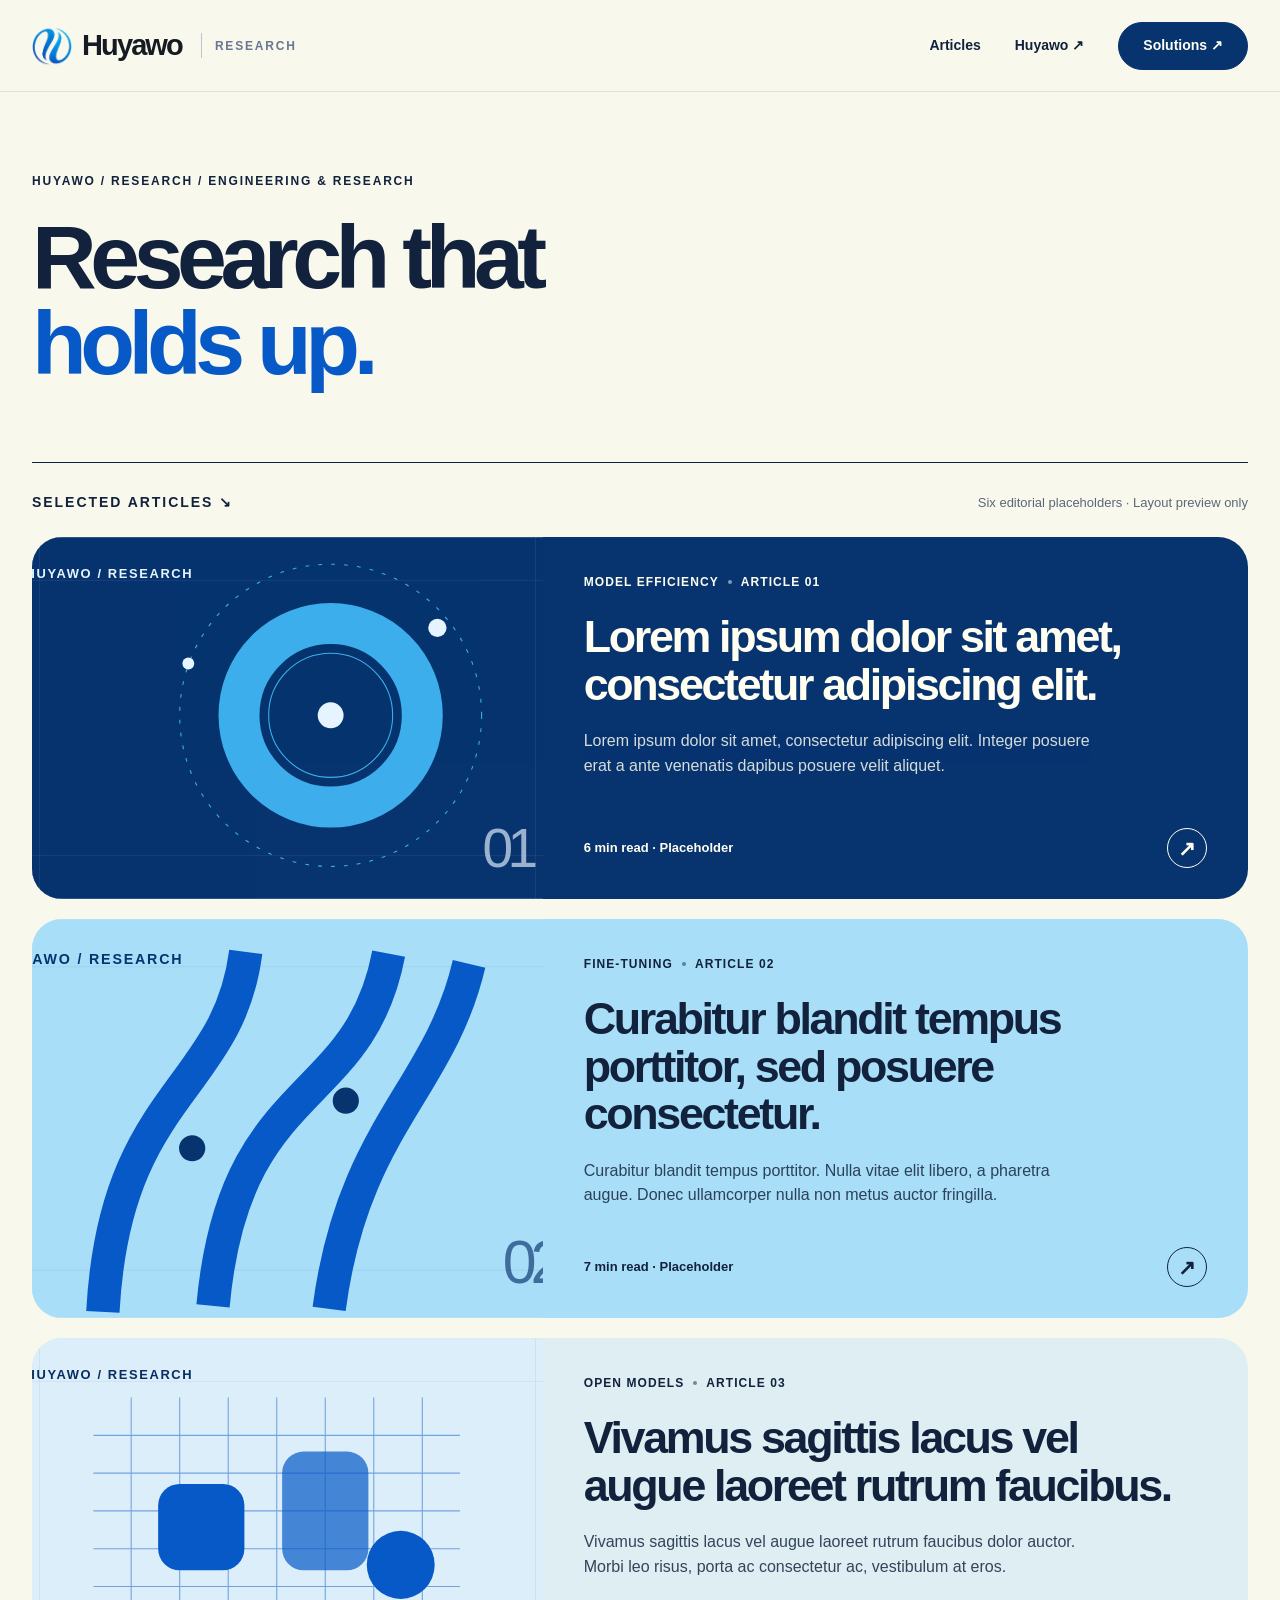
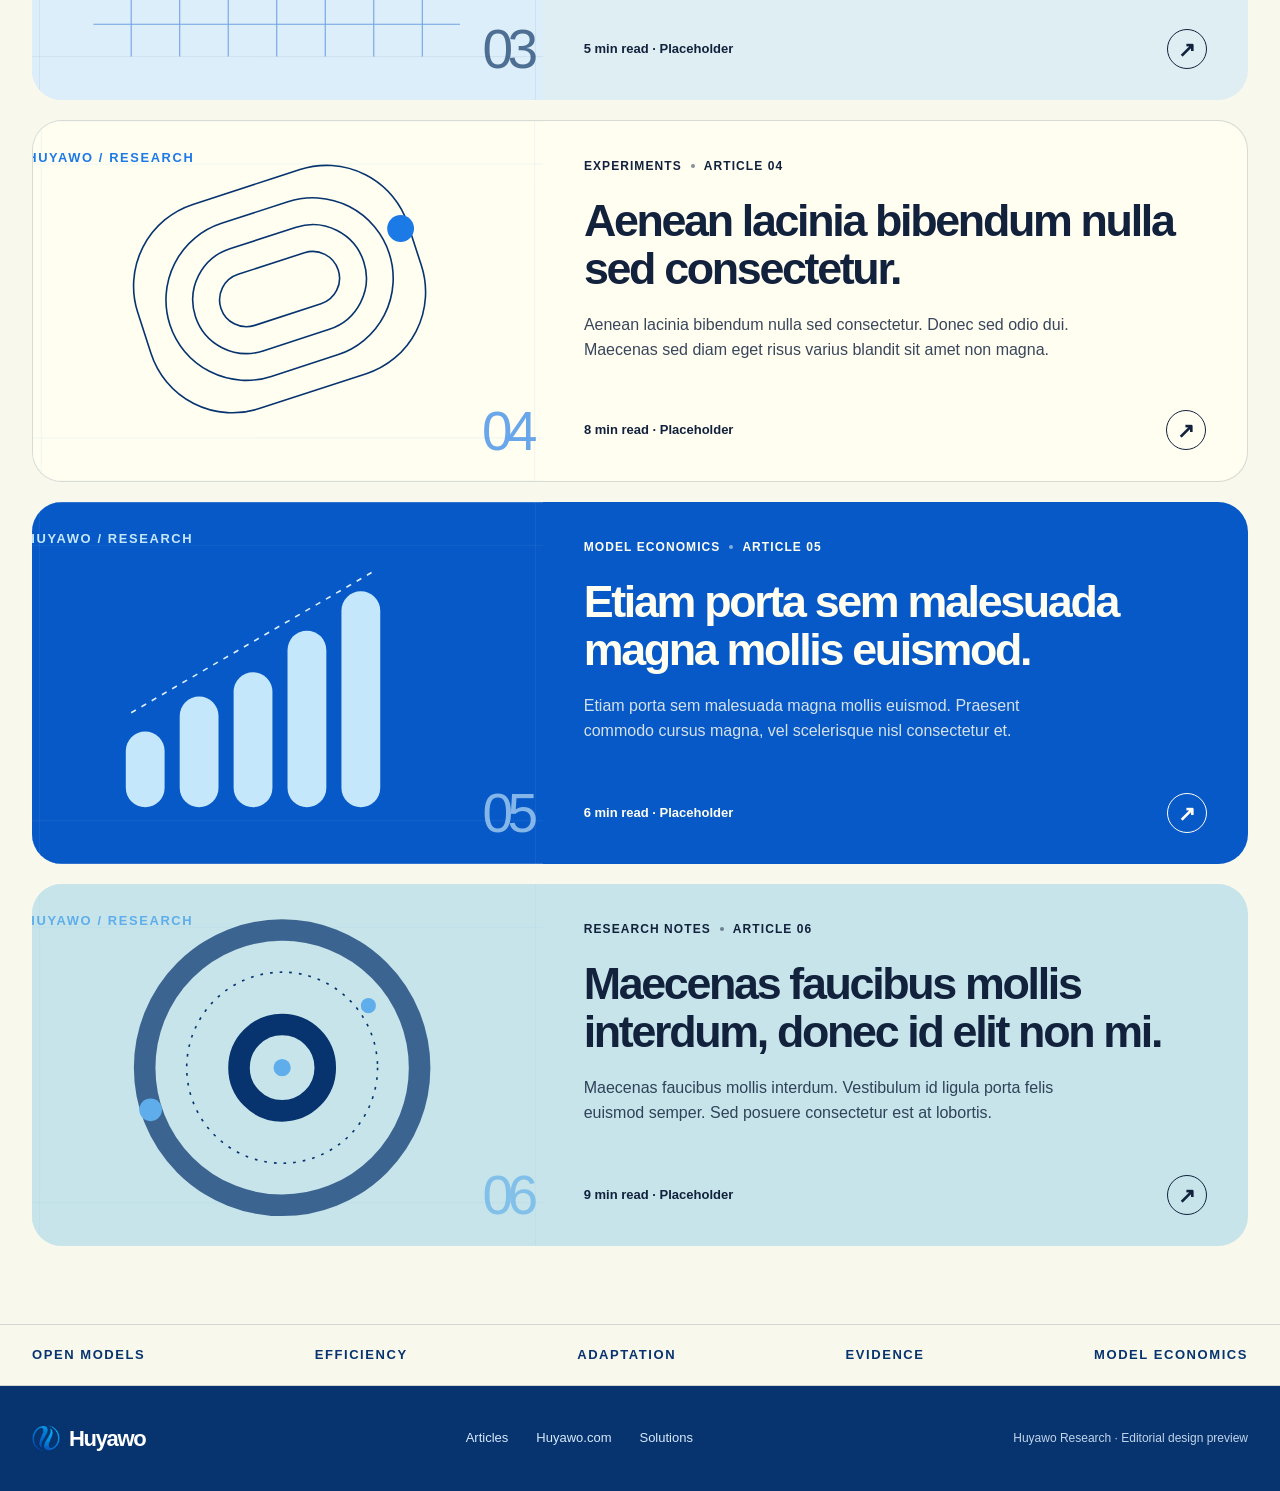
==== index.html @ c161e738 "Publish Huyawo Research static site (design preview)" ====
<!DOCTYPE html>
<html lang="en"><head><meta charset="utf-8"/><meta content="width=device-width,initial-scale=1" name="viewport"/><title>Huyawo Research — Research and engineering notes</title><meta content="Huyawo Research — articles, research notes and experimental evidence about efficient open models and AI engineering. Design preview with placeholder text." name="description"/><meta content="#f8f8ec" name="theme-color"/><meta content="noindex,follow" name="robots"/><link href="assets/huyawo-mark.png" rel="icon" type="image/png"/><link href="assets/site.css" rel="stylesheet"/><script defer="" src="assets/site.js"></script></head><body class="research-home"><header class="site-header"><div class="header-inner"><a aria-label="Huyawo Research home" class="brand" href="index.html"><img alt="" class="brand-mark" height="40" src="assets/huyawo-mark.png" width="40"/><span class="brand-word">Huyawo</span><span aria-hidden="true" class="brand-divider"></span><span class="brand-section">Research</span></a><button aria-controls="site-navigation" aria-expanded="false" class="mobile-menu" type="button">Menu</button><nav aria-label="Main navigation" class="site-nav" id="site-navigation"><a href="index.html#articles">Articles</a><a href="https://huyawo.com/" rel="noopener">Huyawo ↗</a><a class="nav-cta" href="https://solutions.huyawo.com/" rel="noopener">Solutions ↗</a></nav></div></header><main id="top"><section aria-labelledby="hero-title" class="hero shell"><div><p class="eyebrow">Huyawo / Research / Engineering &amp; research</p><h1 id="hero-title">Research that<br/><span class="accent">holds up.</span></h1></div></section><section aria-labelledby="articles-title" class="shell" id="articles"><hr class="editorial-rule"/><div class="list-intro"><h2 id="articles-title">Selected articles <span aria-hidden="true">↘</span></h2><p class="list-note">Six editorial placeholders · Layout preview only</p></div><div class="article-grid"><article class="article-card card-deep"><a aria-hidden="true" class="cover-wrap" href="posts/lorem-ipsum-dolor-sit-amet/index.html" tabindex="-1"><img alt="" height="670" loading="eager" src="assets/cover-01.svg" width="1100"/></a><div class="card-info"><div class="card-topline"><span>Model efficiency</span><span aria-hidden="true" class="dot"></span><span>Article 01</span></div><h3 class="card-title"><a href="posts/lorem-ipsum-dolor-sit-amet/index.html">Lorem ipsum dolor sit amet, consectetur adipiscing elit.</a></h3><p class="card-deck">Lorem ipsum dolor sit amet, consectetur adipiscing elit. Integer posuere erat a ante venenatis dapibus posuere velit aliquet.</p><div class="card-bottom"><span>6 min read · Placeholder</span><a aria-label="Read sample article 01" class="round-arrow" href="posts/lorem-ipsum-dolor-sit-amet/index.html">↗</a></div></div></article>
<article class="article-card card-sky"><a aria-hidden="true" class="cover-wrap" href="posts/curabitur-blandit-tempus/index.html" tabindex="-1"><img alt="" height="670" loading="eager" src="assets/cover-02.svg" width="1100"/></a><div class="card-info"><div class="card-topline"><span>Fine-tuning</span><span aria-hidden="true" class="dot"></span><span>Article 02</span></div><h3 class="card-title"><a href="posts/curabitur-blandit-tempus/index.html">Curabitur blandit tempus porttitor, sed posuere consectetur.</a></h3><p class="card-deck">Curabitur blandit tempus porttitor. Nulla vitae elit libero, a pharetra augue. Donec ullamcorper nulla non metus auctor fringilla.</p><div class="card-bottom"><span>7 min read · Placeholder</span><a aria-label="Read sample article 02" class="round-arrow" href="posts/curabitur-blandit-tempus/index.html">↗</a></div></div></article>
<article class="article-card card-mist"><a aria-hidden="true" class="cover-wrap" href="posts/vivamus-sagittis-lacus/index.html" tabindex="-1"><img alt="" height="670" loading="lazy" src="assets/cover-03.svg" width="1100"/></a><div class="card-info"><div class="card-topline"><span>Open models</span><span aria-hidden="true" class="dot"></span><span>Article 03</span></div><h3 class="card-title"><a href="posts/vivamus-sagittis-lacus/index.html">Vivamus sagittis lacus vel augue laoreet rutrum faucibus.</a></h3><p class="card-deck">Vivamus sagittis lacus vel augue laoreet rutrum faucibus dolor auctor. Morbi leo risus, porta ac consectetur ac, vestibulum at eros.</p><div class="card-bottom"><span>5 min read · Placeholder</span><a aria-label="Read sample article 03" class="round-arrow" href="posts/vivamus-sagittis-lacus/index.html">↗</a></div></div></article>
<article class="article-card card-cream"><a aria-hidden="true" class="cover-wrap" href="posts/aenean-lacinia-bibendum/index.html" tabindex="-1"><img alt="" height="670" loading="lazy" src="assets/cover-04.svg" width="1100"/></a><div class="card-info"><div class="card-topline"><span>Experiments</span><span aria-hidden="true" class="dot"></span><span>Article 04</span></div><h3 class="card-title"><a href="posts/aenean-lacinia-bibendum/index.html">Aenean lacinia bibendum nulla sed consectetur.</a></h3><p class="card-deck">Aenean lacinia bibendum nulla sed consectetur. Donec sed odio dui. Maecenas sed diam eget risus varius blandit sit amet non magna.</p><div class="card-bottom"><span>8 min read · Placeholder</span><a aria-label="Read sample article 04" class="round-arrow" href="posts/aenean-lacinia-bibendum/index.html">↗</a></div></div></article>
<article class="article-card card-blue"><a aria-hidden="true" class="cover-wrap" href="posts/etiam-porta-sem-malesuada/index.html" tabindex="-1"><img alt="" height="670" loading="lazy" src="assets/cover-05.svg" width="1100"/></a><div class="card-info"><div class="card-topline"><span>Model economics</span><span aria-hidden="true" class="dot"></span><span>Article 05</span></div><h3 class="card-title"><a href="posts/etiam-porta-sem-malesuada/index.html">Etiam porta sem malesuada magna mollis euismod.</a></h3><p class="card-deck">Etiam porta sem malesuada magna mollis euismod. Praesent commodo cursus magna, vel scelerisque nisl consectetur et.</p><div class="card-bottom"><span>6 min read · Placeholder</span><a aria-label="Read sample article 05" class="round-arrow" href="posts/etiam-porta-sem-malesuada/index.html">↗</a></div></div></article>
<article class="article-card card-soft"><a aria-hidden="true" class="cover-wrap" href="posts/maecenas-faucibus-mollis/index.html" tabindex="-1"><img alt="" height="670" loading="lazy" src="assets/cover-06.svg" width="1100"/></a><div class="card-info"><div class="card-topline"><span>Research notes</span><span aria-hidden="true" class="dot"></span><span>Article 06</span></div><h3 class="card-title"><a href="posts/maecenas-faucibus-mollis/index.html">Maecenas faucibus mollis interdum, donec id elit non mi.</a></h3><p class="card-deck">Maecenas faucibus mollis interdum. Vestibulum id ligula porta felis euismod semper. Sed posuere consectetur est at lobortis.</p><div class="card-bottom"><span>9 min read · Placeholder</span><a aria-label="Read sample article 06" class="round-arrow" href="posts/maecenas-faucibus-mollis/index.html">↗</a></div></div></article></div></section><div class="break-strip"><div class="shell strip-inner"><span>Open models</span><span>Efficiency</span><span>Adaptation</span><span>Evidence</span><span>Model economics</span></div></div></main><footer class="site-footer"><div class="shell footer-inner"><a class="footer-brand" href="index.html"><img alt="" height="28" src="assets/huyawo-mark.png" width="28"/><span>Huyawo</span></a><nav aria-label="Footer" class="footer-nav"><a href="index.html#articles">Articles</a><a href="https://huyawo.com/">Huyawo.com</a><a href="https://solutions.huyawo.com/">Solutions</a></nav><span class="footer-meta">Huyawo Research · Editorial design preview</span></div></footer></body></html>
---- assets/site.css ----
/* Huyawo Research — dedicated static editorial system. Brand palette and visual language adapted from user-provided Huyawo Solutions site. */
:root{--ink:#12223d;--ink-strong:#101c31;--blue:#0759c7;--blue-deep:#07346f;--sky:#42b9f6;--mist:#dceefa;--cream:#fffef1;--paper:#f8f8ec;--line:rgba(18,34,61,.16);--muted:#5c6879}
*{box-sizing:border-box}
html{scroll-behavior:smooth;font-family:Helvetica,"Helvetica Neue",Arial,sans-serif}
body{margin:0;background:var(--paper);color:var(--ink);font-family:Helvetica,"Helvetica Neue",Arial,sans-serif;font-size:16px;line-height:1.5;-webkit-font-smoothing:antialiased}
body,button,input{font-family:Helvetica,"Helvetica Neue",Arial,sans-serif}
a{color:inherit;text-decoration:none}button,input{color:inherit}button{cursor:pointer}img{max-width:100%;display:block}svg{display:block}
a:focus-visible,button:focus-visible,input:focus-visible{outline:3px solid var(--blue);outline-offset:4px}
.shell{width:min(calc(100% - 64px),1250px);margin-inline:auto}
/* Shared header — constrained and centered, never stretched edge to edge */
.site-header{background:var(--paper);border-bottom:1px solid rgba(18,34,61,.10)}
.header-inner{width:min(calc(100% - 64px),1250px);min-height:91px;margin:auto;display:flex;align-items:center;justify-content:space-between;gap:32px}
.brand{display:inline-flex;align-items:center;gap:10px;flex:0 0 auto;white-space:nowrap}
.brand-mark{width:40px;height:40px;object-fit:contain}
.brand-word{font-size:29px;line-height:1;font-weight:750;letter-spacing:-.065em;color:#161b23}
.brand-divider{width:1px;height:25px;margin-inline:9px 3px;background:#bdc4cc}
.brand-section{font-size:12px;text-transform:uppercase;letter-spacing:.15em;color:#6b7790;font-weight:700}
.site-nav{display:flex;align-items:center;gap:34px;font-size:14px;font-weight:650}
.site-nav a:not(.nav-cta){position:relative}
.site-nav a:not(.nav-cta):after{position:absolute;inset:auto 0 -6px 0;height:1px;content:"";background:currentColor;transform:scaleX(0);transform-origin:right;transition:transform .2s}
.site-nav a:not(.nav-cta):hover:after{transform:scaleX(1);transform-origin:left}
.nav-cta,.pill-button{display:inline-flex;align-items:center;justify-content:center;gap:11px;min-height:48px;padding:12px 24px;background:var(--blue-deep);border:1px solid var(--blue-deep);border-radius:999px;color:var(--cream);font-size:14px;font-weight:700;transition:transform .2s,background .2s}
.nav-cta:hover,.pill-button:hover{background:var(--blue);transform:translateY(-2px)}
.mobile-menu{display:none;background:none;border:1px solid var(--line);border-radius:50px;padding:9px 15px;font-weight:700;font-size:14px}
/* Homepage */
.hero{display:grid;grid-template-columns:minmax(0,1.38fr) minmax(300px,.62fr);gap:65px;align-items:end;padding-block:80px 76px}
.eyebrow{font-size:12px;font-weight:800;letter-spacing:.15em;text-transform:uppercase;margin:0 0 25px}
.hero h1{max-width:900px;margin:0;font-size:clamp(64px,7vw,108px);line-height:.955;font-weight:610;letter-spacing:-.072em;color:var(--ink)}
.hero h1 .accent{color:var(--blue)}
.hero-side{padding-bottom:7px}
.hero-side>p{font-size:19px;line-height:1.55;margin:0;color:#243652}
.hero-links{display:flex;align-items:center;gap:25px;flex-wrap:wrap;margin-top:28px}
.text-link{font-weight:750;border-bottom:1px solid currentColor;padding-bottom:3px;font-size:14px}
.editorial-rule{border:0;border-top:1px solid var(--ink);margin:0}
.list-intro{display:flex;align-items:center;justify-content:space-between;gap:30px;padding:29px 0 24px}
.list-intro h2{font-size:14px;text-transform:uppercase;letter-spacing:.14em;font-weight:800;margin:0}
.list-note{font-size:13px;margin:0;color:var(--muted)}
.article-grid{display:grid;grid-template-columns:repeat(2,minmax(0,1fr));gap:16px;padding-bottom:78px}
.article-card{display:flex;min-width:0;flex-direction:column;min-height:610px;border-radius:30px;overflow:hidden;transition:transform .24s,box-shadow .24s}
.article-card:hover{transform:translateY(-5px);box-shadow:0 12px 32px rgba(18,34,61,.11)}
.article-card .cover-wrap{display:block;overflow:hidden;aspect-ratio:1.91;background:#deeaf0}
.article-card .cover-wrap img{width:100%;height:100%;object-fit:cover;transition:transform .65s cubic-bezier(.2,.7,.2,1)}
.article-card:hover .cover-wrap img{transform:scale(1.045)}
.card-info{flex:1;padding:35px 37px 33px;display:flex;flex-direction:column;align-items:flex-start}
.card-topline{display:flex;align-items:center;flex-wrap:wrap;gap:9px;font-size:12px;font-weight:730;letter-spacing:.09em;text-transform:uppercase}
.card-topline .dot{width:4px;height:4px;opacity:.5;background:currentColor;border-radius:50%}
.card-title{max-width:520px;font-size:clamp(30px,3vw,46px);letter-spacing:-.052em;font-weight:610;line-height:1.06;margin:22px 0 21px}
.card-deck{margin:0;max-width:510px;font-size:16px;line-height:1.55;opacity:.83}
.card-bottom{display:flex;justify-content:space-between;align-items:center;gap:15px;width:100%;margin-top:auto;padding-top:39px;font-size:13px;font-weight:650}
.round-arrow{width:40px;height:40px;display:grid;place-items:center;border:1px solid currentColor;border-radius:50%;font-size:21px;line-height:1;transition:transform .2s}
.article-card:hover .round-arrow{transform:translate(2px,-2px)}
.card-deep{background:#07346f;color:#fffef1}.card-sky{background:#a9def8;color:#12223d}.card-mist{background:#dfeef2;color:#12223d}.card-cream{background:#fffef1;border:1px solid var(--line);color:#12223d}.card-blue{background:#0759c7;color:#fffef1}.card-soft{background:#c6e4e9;color:#12223d}
.break-strip{border-top:1px solid var(--line);border-bottom:1px solid var(--line);overflow:hidden;padding-block:20px;background:var(--paper)}
.strip-inner{display:flex;justify-content:space-between;gap:24px;flex-wrap:wrap;font-size:13px;text-transform:uppercase;letter-spacing:.12em;font-weight:800;color:var(--blue-deep)}
.endnote{display:grid;grid-template-columns:1fr 1fr;gap:50px;padding-block:105px 110px;align-items:end}
.endnote h2{font-size:clamp(48px,6vw,86px);font-weight:600;letter-spacing:-.065em;line-height:1;margin:0}
.endnote-copy p{font-size:19px;max-width:460px;line-height:1.6;margin:0 0 25px}
.site-footer{background:var(--blue-deep);color:var(--cream);padding-block:36px}
.footer-inner{display:flex;align-items:center;justify-content:space-between;flex-wrap:wrap;gap:20px;font-size:13px;color:#d7e9fc}
.footer-brand{display:flex;align-items:center;gap:9px;font-size:22px;font-weight:750;letter-spacing:-.06em;color:white}
.footer-brand img{width:28px;height:28px;object-fit:contain}
.footer-nav{display:flex;gap:28px;flex-wrap:wrap}
.footer-meta{font-size:12px;color:#c0d4ea}
/* Reading template closely follows the reference editorial composition */
body.reading{background:#fff;color:#111}
.reading .site-header{background:#fff}
.reading .site-nav a:not(.nav-cta){color:#263347}
.reading .nav-cta{min-height:42px;padding:10px 19px;font-size:13px}
.article-head{padding:45px 0 0;text-align:center}
.article-kicker{font-size:12px;color:#626a78;margin:0 0 16px}
.article-kicker strong{font-weight:700;color:#000}
.article-title{max-width:790px;margin:0 auto 44px;padding-inline:24px;color:#000;font-size:clamp(44px,4.8vw,68px);font-weight:400;letter-spacing:-.042em;line-height:1.02;text-wrap:balance}
.article-meta{width:min(calc(100% - 64px),810px);margin:0 auto;border-top:1px solid #d8dce1;padding:21px 0 0;display:flex;align-items:center;justify-content:space-between;gap:20px}
.author-line{margin:0;font-size:12px;color:#697383}.author-line a{color:#0759c7}
.share-button{background:#fff;border:1px solid #c9d0d8;border-radius:5px;padding:9px 14px;font-size:12px;display:inline-flex;gap:7px;align-items:center;white-space:nowrap}
.share-button:hover{background:#f2f5f9}.share-button svg{width:14px;height:14px}
.article-body{width:min(calc(100% - 40px),520px);margin:54px auto 95px;font-size:16px;line-height:1.62;color:#000}
.article-hero-image{margin:0 0 28px}
.article-hero-image img{width:100%;height:auto;aspect-ratio:16 / 9;border-radius:19px;object-fit:cover}
.article-hero-image figcaption,.inline-figure figcaption{font-size:12px;color:#808994;margin-top:8px;text-align:center}
.article-body p{margin:0 0 21px}
.article-body .lead{font-size:17px;line-height:1.6}
.article-body h2{font-size:32px;font-weight:650;letter-spacing:-.035em;line-height:1.16;margin:48px 0 18px}
.article-body h3{font-size:23px;font-weight:650;letter-spacing:-.022em;line-height:1.2;margin:37px 0 14px}
.article-body ul{margin:3px 0 26px;padding-left:22px}.article-body li{margin:9px 0}
.article-body blockquote{margin:37px 0;padding:4px 0 4px 22px;border-left:3px solid #0759c7;font-size:22px;line-height:1.43;letter-spacing:-.018em}
.inline-figure{margin:34px 0}.inline-figure img{width:100%;height:auto;border-radius:13px}
.article-tail{width:min(calc(100% - 64px),1040px);margin:0 auto 95px;padding-top:23px;border-top:1px solid #d8dce1;display:flex;align-items:center;justify-content:space-between;gap:26px;flex-wrap:wrap}
.article-tail a{font-size:14px;font-weight:650;color:var(--blue-deep)}
.article-tail p{font-size:12px;color:#7c8693;margin:0}
.reading .site-footer{background:#f8f8ec;color:#12223d}.reading .footer-brand{color:#12223d}.reading .footer-meta{color:#667487}.reading .footer-inner{color:#516177}
/* 404 */
.error-page{min-height:70vh;display:flex;flex-direction:column;align-items:flex-start;justify-content:center;padding-block:70px}
.error-page h1{font-size:clamp(65px,10vw,120px);letter-spacing:-.07em;line-height:.95;margin:0 0 25px}.error-page p{font-size:18px;max-width:550px}
/* Mobile / reduced motion */
@media(max-width:1000px){.hero{grid-template-columns:1.2fr 1fr;gap:28px}.hero h1{font-size:clamp(62px,8.1vw,90px)}.article-card{min-height:560px}.card-info{padding:28px}.card-title{font-size:clamp(29px,3.5vw,39px)}}
@media(max-width:720px){.shell,.header-inner{width:min(calc(100% - 36px),1250px)}.header-inner{min-height:75px;position:relative}.brand-mark{width:32px;height:32px}.brand-word{font-size:24px}.brand-divider{height:21px;margin-inline:3px 0}.brand-section{font-size:10px}.mobile-menu{display:block}.site-nav{display:none;position:absolute;z-index:50;top:calc(100% - 1px);left:0;right:0;background:var(--paper);border:1px solid var(--line);padding:20px;border-radius:0 0 20px 20px;box-shadow:0 12px 15px rgba(0,0,0,.06);flex-direction:column;align-items:stretch;gap:20px}.site-nav.is-open{display:flex}.site-nav a:not(.nav-cta){padding:6px 0}.reading .site-nav{background:#fff}.hero{grid-template-columns:1fr;gap:24px;padding-block:57px 53px}.hero h1{font-size:clamp(60px,11.5vw,87px);max-width:580px}.hero-side>p{font-size:17px}.editorial-rule{margin:0}.list-intro{align-items:start;gap:9px;flex-direction:column;padding:23px 0}.article-grid{grid-template-columns:1fr;gap:14px;padding-bottom:60px}.article-card{min-height:0}.card-title{font-size:clamp(34px,7.5vw,45px)}.card-info{min-height:305px;padding:28px}.card-bottom{padding-top:32px}.endnote{grid-template-columns:1fr;gap:28px;padding-block:72px}.endnote h2{font-size:clamp(53px,10vw,75px)}.endnote-copy p{font-size:17px}.footer-inner{align-items:flex-start;flex-direction:column}.article-head{padding-top:43px}.article-title{font-size:clamp(42px,9vw,64px);margin-bottom:36px;line-height:1.02;letter-spacing:-.045em}.article-meta{width:calc(100% - 36px)}.article-body{width:calc(100% - 44px);margin-top:38px}.article-hero-image img{border-radius:15px}.article-tail{width:calc(100% - 44px);margin-bottom:63px}}
@media(max-width:380px){.brand-section{display:none}.brand-divider{display:none}.article-title{font-size:40px}.article-meta{padding-top:15px}}
@media(prefers-reduced-motion:reduce){*,*:before,*:after{scroll-behavior:auto!important;transition:none!important;animation:none!important}}

/* Research homepage adaptation — reading pages preserve original layout */
.research-home .hero{display:block}
.research-home .hero h1{max-width:1100px}
.research-home .article-grid{grid-template-columns:minmax(0,1fr);gap:20px}
.research-home .article-card{flex-direction:row;min-height:362px}
.research-home .article-card .cover-wrap{flex:0 0 42%;width:42%;align-self:stretch;aspect-ratio:auto}
.research-home .article-card .cover-wrap img{height:100%;width:100%;object-fit:cover}
.research-home .article-card .card-info{flex:1;min-width:0;padding:36px 41px 31px}
.research-home .article-card .card-title{font-size:clamp(32px,3.5vw,49px);max-width:660px}
@media(max-width:720px){
  .research-home .article-grid{grid-template-columns:1fr;gap:14px}
  .research-home .article-card{flex-direction:column;min-height:0}
  .research-home .article-card .cover-wrap{flex:none;width:100%;aspect-ratio:1.91}
  .research-home .article-card .card-info{padding:28px;min-height:305px}
  .research-home .article-card .card-title{font-size:clamp(34px,7.5vw,45px)}
}
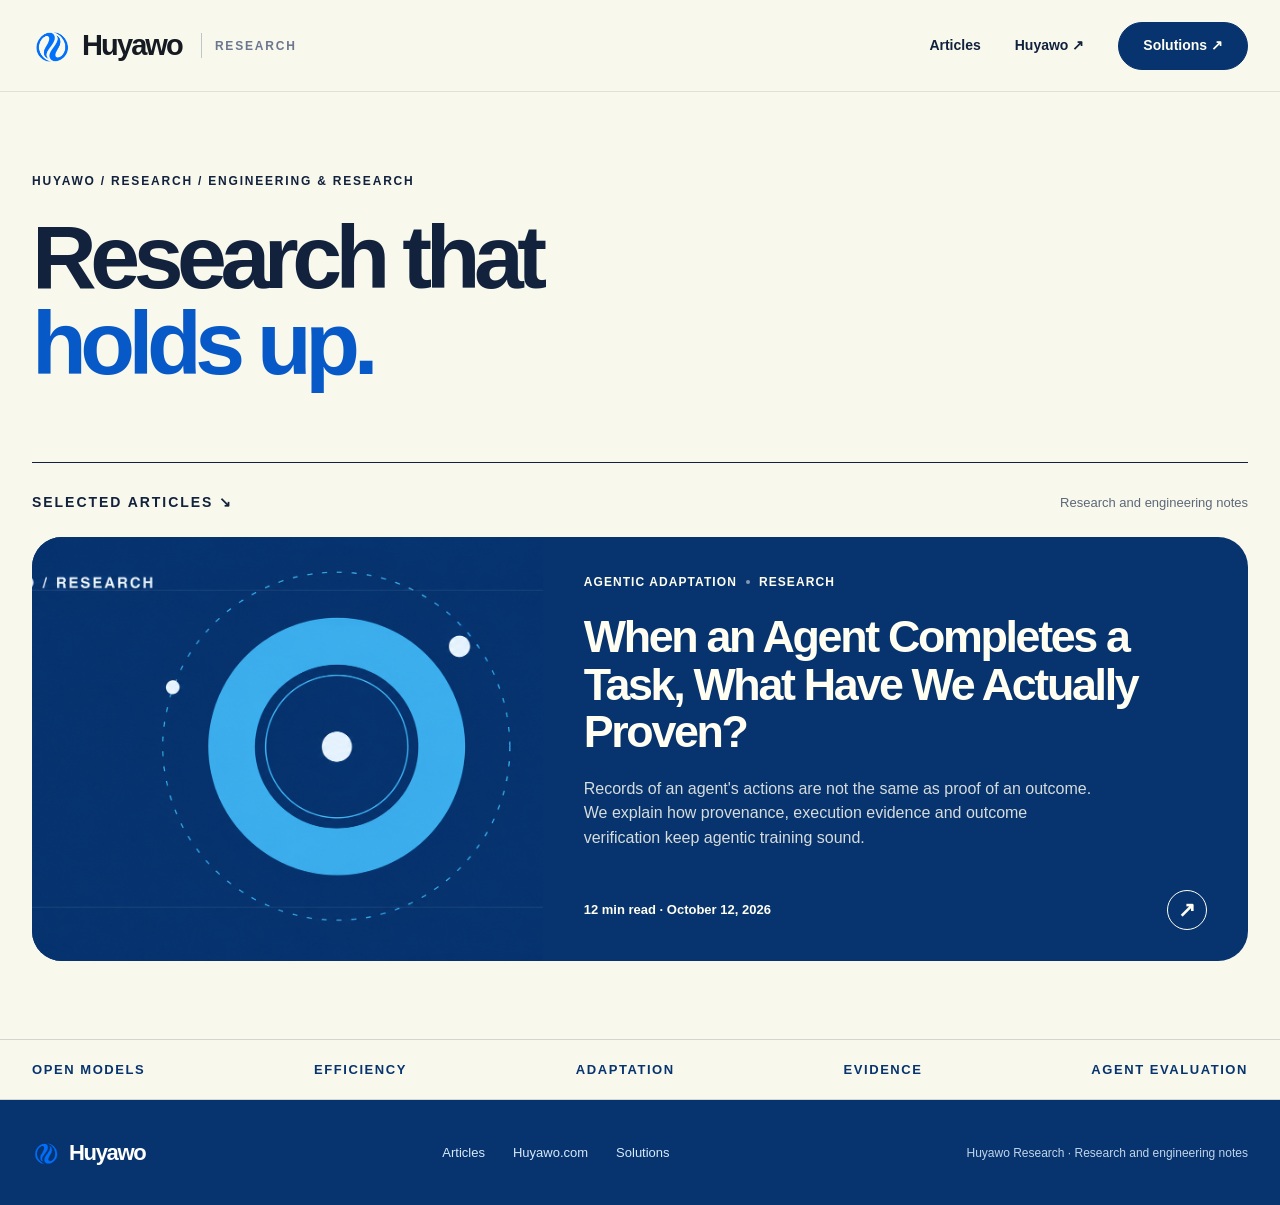
==== commit f3acd25f: "Publish 'When an Agent Completes a Task...' article; remove Lorem Ipsum placeholders - Add posts/whe" ====
--- a/index.html
+++ b/index.html
@@ -1,7 +1,2 @@
 <!DOCTYPE html>
-<html lang="en"><head><meta charset="utf-8"/><meta content="width=device-width,initial-scale=1" name="viewport"/><title>Huyawo Research — Research and engineering notes</title><meta content="Huyawo Research — articles, research notes and experimental evidence about efficient open models and AI engineering. Design preview with placeholder text." name="description"/><meta content="#f8f8ec" name="theme-color"/><meta content="noindex,follow" name="robots"/><link href="assets/huyawo-mark.png" rel="icon" type="image/png"/><link href="assets/site.css" rel="stylesheet"/><script defer="" src="assets/site.js"></script></head><body class="research-home"><header class="site-header"><div class="header-inner"><a aria-label="Huyawo Research home" class="brand" href="index.html"><img alt="" class="brand-mark" height="40" src="assets/huyawo-mark.png" width="40"/><span class="brand-word">Huyawo</span><span aria-hidden="true" class="brand-divider"></span><span class="brand-section">Research</span></a><button aria-controls="site-navigation" aria-expanded="false" class="mobile-menu" type="button">Menu</button><nav aria-label="Main navigation" class="site-nav" id="site-navigation"><a href="index.html#articles">Articles</a><a href="https://huyawo.com/" rel="noopener">Huyawo ↗</a><a class="nav-cta" href="https://solutions.huyawo.com/" rel="noopener">Solutions ↗</a></nav></div></header><main id="top"><section aria-labelledby="hero-title" class="hero shell"><div><p class="eyebrow">Huyawo / Research / Engineering &amp; research</p><h1 id="hero-title">Research that<br/><span class="accent">holds up.</span></h1></div></section><section aria-labelledby="articles-title" class="shell" id="articles"><hr class="editorial-rule"/><div class="list-intro"><h2 id="articles-title">Selected articles <span aria-hidden="true">↘</span></h2><p class="list-note">Six editorial placeholders · Layout preview only</p></div><div class="article-grid"><article class="article-card card-deep"><a aria-hidden="true" class="cover-wrap" href="posts/lorem-ipsum-dolor-sit-amet/index.html" tabindex="-1"><img alt="" height="670" loading="eager" src="assets/cover-01.svg" width="1100"/></a><div class="card-info"><div class="card-topline"><span>Model efficiency</span><span aria-hidden="true" class="dot"></span><span>Article 01</span></div><h3 class="card-title"><a href="posts/lorem-ipsum-dolor-sit-amet/index.html">Lorem ipsum dolor sit amet, consectetur adipiscing elit.</a></h3><p class="card-deck">Lorem ipsum dolor sit amet, consectetur adipiscing elit. Integer posuere erat a ante venenatis dapibus posuere velit aliquet.</p><div class="card-bottom"><span>6 min read · Placeholder</span><a aria-label="Read sample article 01" class="round-arrow" href="posts/lorem-ipsum-dolor-sit-amet/index.html">↗</a></div></div></article>
-<article class="article-card card-sky"><a aria-hidden="true" class="cover-wrap" href="posts/curabitur-blandit-tempus/index.html" tabindex="-1"><img alt="" height="670" loading="eager" src="assets/cover-02.svg" width="1100"/></a><div class="card-info"><div class="card-topline"><span>Fine-tuning</span><span aria-hidden="true" class="dot"></span><span>Article 02</span></div><h3 class="card-title"><a href="posts/curabitur-blandit-tempus/index.html">Curabitur blandit tempus porttitor, sed posuere consectetur.</a></h3><p class="card-deck">Curabitur blandit tempus porttitor. Nulla vitae elit libero, a pharetra augue. Donec ullamcorper nulla non metus auctor fringilla.</p><div class="card-bottom"><span>7 min read · Placeholder</span><a aria-label="Read sample article 02" class="round-arrow" href="posts/curabitur-blandit-tempus/index.html">↗</a></div></div></article>
-<article class="article-card card-mist"><a aria-hidden="true" class="cover-wrap" href="posts/vivamus-sagittis-lacus/index.html" tabindex="-1"><img alt="" height="670" loading="lazy" src="assets/cover-03.svg" width="1100"/></a><div class="card-info"><div class="card-topline"><span>Open models</span><span aria-hidden="true" class="dot"></span><span>Article 03</span></div><h3 class="card-title"><a href="posts/vivamus-sagittis-lacus/index.html">Vivamus sagittis lacus vel augue laoreet rutrum faucibus.</a></h3><p class="card-deck">Vivamus sagittis lacus vel augue laoreet rutrum faucibus dolor auctor. Morbi leo risus, porta ac consectetur ac, vestibulum at eros.</p><div class="card-bottom"><span>5 min read · Placeholder</span><a aria-label="Read sample article 03" class="round-arrow" href="posts/vivamus-sagittis-lacus/index.html">↗</a></div></div></article>
-<article class="article-card card-cream"><a aria-hidden="true" class="cover-wrap" href="posts/aenean-lacinia-bibendum/index.html" tabindex="-1"><img alt="" height="670" loading="lazy" src="assets/cover-04.svg" width="1100"/></a><div class="card-info"><div class="card-topline"><span>Experiments</span><span aria-hidden="true" class="dot"></span><span>Article 04</span></div><h3 class="card-title"><a href="posts/aenean-lacinia-bibendum/index.html">Aenean lacinia bibendum nulla sed consectetur.</a></h3><p class="card-deck">Aenean lacinia bibendum nulla sed consectetur. Donec sed odio dui. Maecenas sed diam eget risus varius blandit sit amet non magna.</p><div class="card-bottom"><span>8 min read · Placeholder</span><a aria-label="Read sample article 04" class="round-arrow" href="posts/aenean-lacinia-bibendum/index.html">↗</a></div></div></article>
-<article class="article-card card-blue"><a aria-hidden="true" class="cover-wrap" href="posts/etiam-porta-sem-malesuada/index.html" tabindex="-1"><img alt="" height="670" loading="lazy" src="assets/cover-05.svg" width="1100"/></a><div class="card-info"><div class="card-topline"><span>Model economics</span><span aria-hidden="true" class="dot"></span><span>Article 05</span></div><h3 class="card-title"><a href="posts/etiam-porta-sem-malesuada/index.html">Etiam porta sem malesuada magna mollis euismod.</a></h3><p class="card-deck">Etiam porta sem malesuada magna mollis euismod. Praesent commodo cursus magna, vel scelerisque nisl consectetur et.</p><div class="card-bottom"><span>6 min read · Placeholder</span><a aria-label="Read sample article 05" class="round-arrow" href="posts/etiam-porta-sem-malesuada/index.html">↗</a></div></div></article>
-<article class="article-card card-soft"><a aria-hidden="true" class="cover-wrap" href="posts/maecenas-faucibus-mollis/index.html" tabindex="-1"><img alt="" height="670" loading="lazy" src="assets/cover-06.svg" width="1100"/></a><div class="card-info"><div class="card-topline"><span>Research notes</span><span aria-hidden="true" class="dot"></span><span>Article 06</span></div><h3 class="card-title"><a href="posts/maecenas-faucibus-mollis/index.html">Maecenas faucibus mollis interdum, donec id elit non mi.</a></h3><p class="card-deck">Maecenas faucibus mollis interdum. Vestibulum id ligula porta felis euismod semper. Sed posuere consectetur est at lobortis.</p><div class="card-bottom"><span>9 min read · Placeholder</span><a aria-label="Read sample article 06" class="round-arrow" href="posts/maecenas-faucibus-mollis/index.html">↗</a></div></div></article></div></section><div class="break-strip"><div class="shell strip-inner"><span>Open models</span><span>Efficiency</span><span>Adaptation</span><span>Evidence</span><span>Model economics</span></div></div></main><footer class="site-footer"><div class="shell footer-inner"><a class="footer-brand" href="index.html"><img alt="" height="28" src="assets/huyawo-mark.png" width="28"/><span>Huyawo</span></a><nav aria-label="Footer" class="footer-nav"><a href="index.html#articles">Articles</a><a href="https://huyawo.com/">Huyawo.com</a><a href="https://solutions.huyawo.com/">Solutions</a></nav><span class="footer-meta">Huyawo Research · Editorial design preview</span></div></footer></body></html>+<html lang="en"><head><meta charset="utf-8"/><meta content="width=device-width,initial-scale=1" name="viewport"/><title>Huyawo Research — Research and engineering notes</title><meta content="Huyawo Research publishes research notes and experimental evidence about efficient open models, agentic adaptation, AI engineering and agent evaluation." name="description"/><meta content="agent execution records, agentic training, trajectory evaluation, outcome verification, provenance, tool-using AI agents, agent evaluation, Huyawo Agentic Adaptation, agent training" name="keywords"/><meta content="#f8f8ec" name="theme-color"/><meta content="index,follow" name="robots"/><link href="assets/huyawo-mark.png" rel="icon" type="image/png"/><link href="assets/site.css" rel="stylesheet"/><link href="https://research.huyawo.com/" rel="canonical"/><script defer="" src="assets/site.js"></script><script type="application/ld+json">{"@context":"https://schema.org","@type":"WebSite","name":"Huyawo Research","url":"https://research.huyawo.com/","description":"Research and engineering notes about efficient open models, agentic adaptation and agent evaluation.","author":{"@type":"Organization","name":"Huyawo Research"}}</script><link href="llms.txt" rel="alternate" title="LLMs.txt for Huyawo Research (AI/LLM indexing)" type="text/plain"/></head><body class="research-home"><header class="site-header"><div class="header-inner"><a aria-label="Huyawo Research home" class="brand" href="index.html"><img alt="" class="brand-mark" height="40" src="assets/huyawo-mark.png" width="40"/><span class="brand-word">Huyawo</span><span aria-hidden="true" class="brand-divider"></span><span class="brand-section">Research</span></a><button aria-controls="site-navigation" aria-expanded="false" class="mobile-menu" type="button">Menu</button><nav aria-label="Main navigation" class="site-nav" id="site-navigation"><a href="index.html#articles">Articles</a><a href="https://huyawo.com/" rel="noopener">Huyawo ↗</a><a class="nav-cta" href="https://solutions.huyawo.com/" rel="noopener">Solutions ↗</a></nav></div></header><main id="top"><section aria-labelledby="hero-title" class="hero shell"><div><p class="eyebrow">Huyawo / Research / Engineering &amp; research</p><h1 id="hero-title">Research that<br/><span class="accent">holds up.</span></h1></div></section><section aria-labelledby="articles-title" class="shell" id="articles"><hr class="editorial-rule"/><div class="list-intro"><h2 id="articles-title">Selected articles <span aria-hidden="true">↘</span></h2><p class="list-note">Research and engineering notes</p></div><div class="article-grid"><article class="article-card card-deep"><a aria-hidden="true" class="cover-wrap" href="posts/when-an-agent-completes-a-task/index.html" tabindex="-1"><img alt="" height="670" loading="eager" src="posts/when-an-agent-completes-a-task/article-banner.png" width="1100"/></a><div class="card-info"><div class="card-topline"><span>Agentic adaptation</span><span aria-hidden="true" class="dot"></span><span>Research</span></div><h3 class="card-title"><a href="posts/when-an-agent-completes-a-task/index.html">When an Agent Completes a Task, What Have We Actually Proven?</a></h3><p class="card-deck">Records of an agent's actions are not the same as proof of an outcome. We explain how provenance, execution evidence and outcome verification keep agentic training sound.</p><div class="card-bottom"><span>12 min read · October 12, 2026</span><a aria-label="Read the article" class="round-arrow" href="posts/when-an-agent-completes-a-task/index.html">↗</a></div></div></article></div></section><div class="break-strip"><div class="shell strip-inner"><span>Open models</span><span>Efficiency</span><span>Adaptation</span><span>Evidence</span><span>Agent evaluation</span></div></div></main><footer class="site-footer"><div class="shell footer-inner"><a class="footer-brand" href="index.html"><img alt="" height="28" src="assets/huyawo-mark.png" width="28"/><span>Huyawo</span></a><nav aria-label="Footer" class="footer-nav"><a href="index.html#articles">Articles</a><a href="https://huyawo.com/">Huyawo.com</a><a href="https://solutions.huyawo.com/">Solutions</a></nav><span class="footer-meta">Huyawo Research · Research and engineering notes</span></div></footer></body></html>
